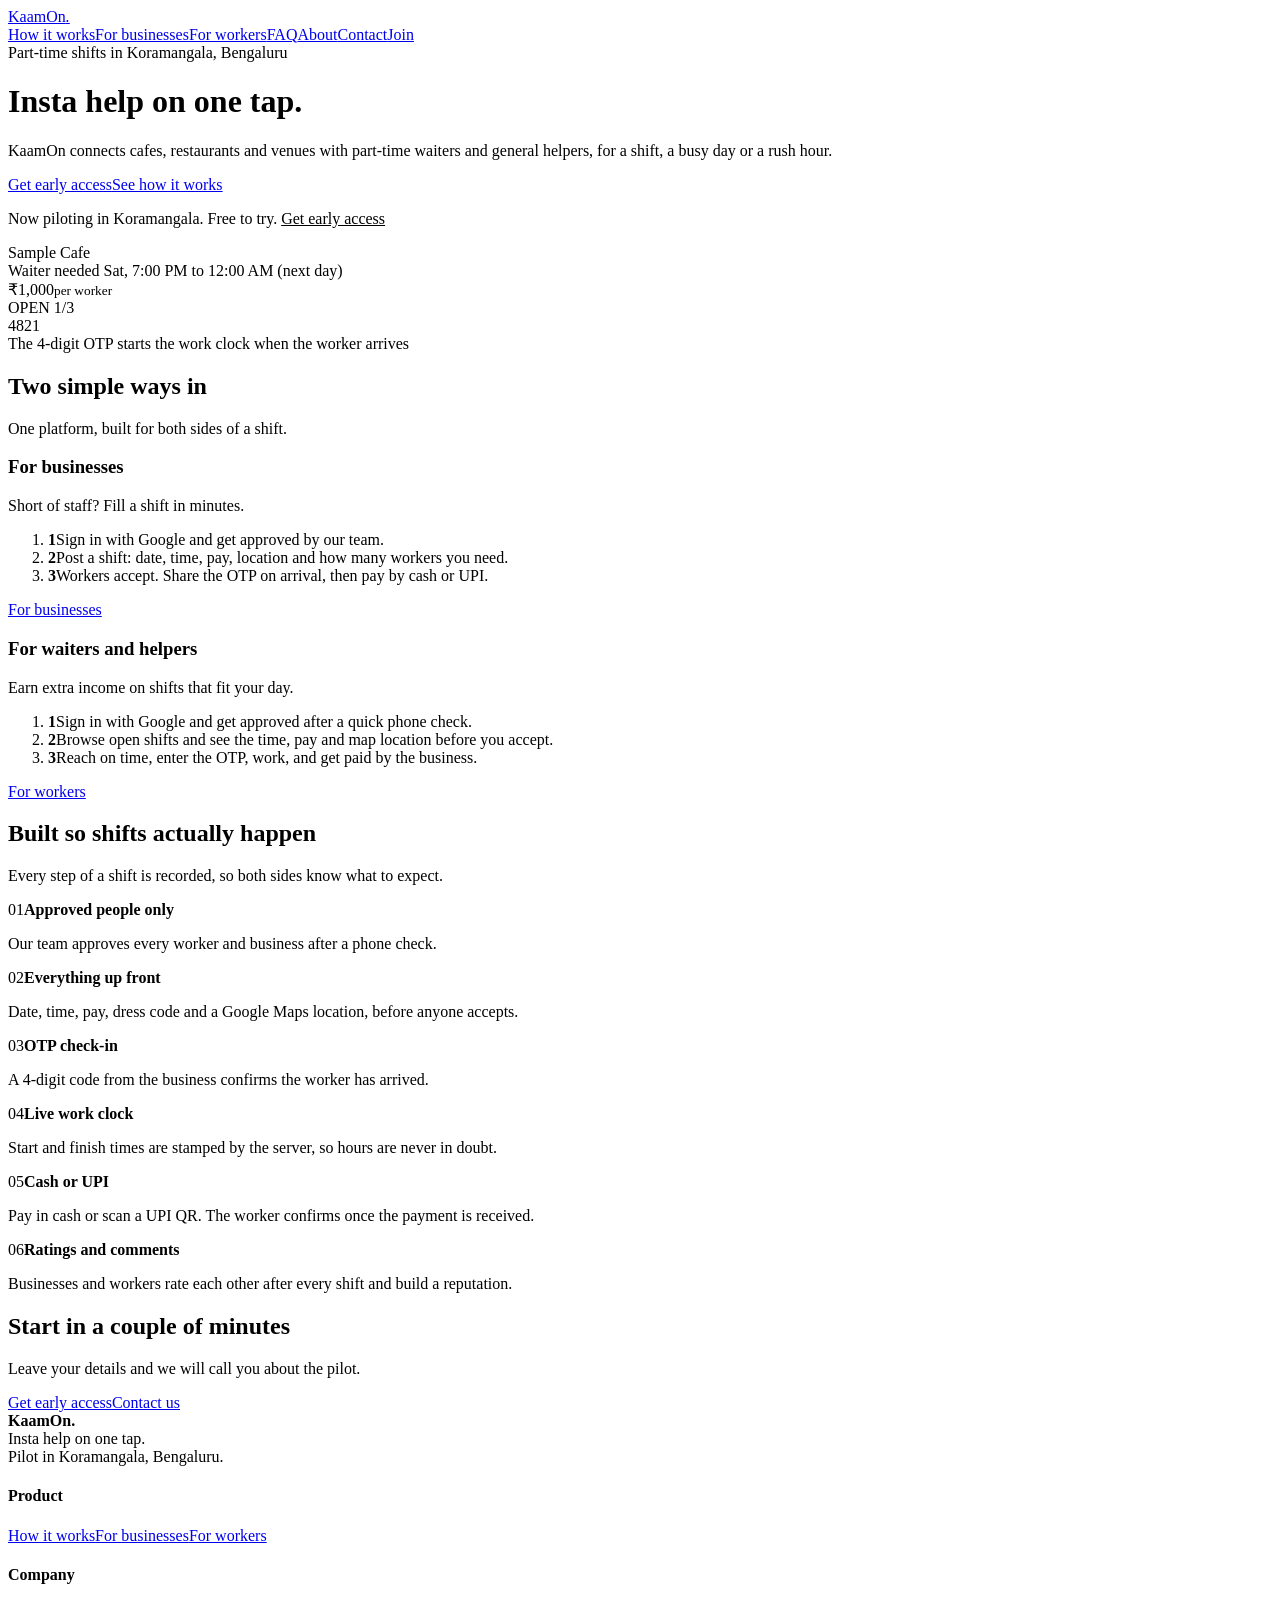
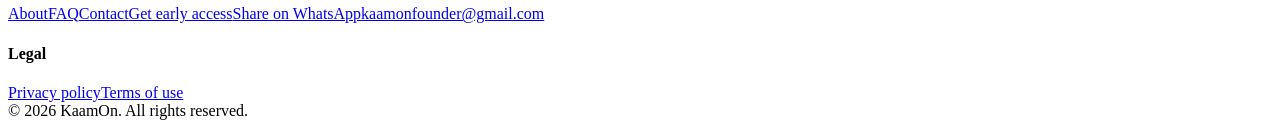
==== index.html @ dfebc7c7 "Add files via upload" ====
<!DOCTYPE html>
<html lang="en"><head><meta charset="utf-8"><meta name="viewport" content="width=device-width, initial-scale=1">
<title>KaamOn: Insta help on one tap</title>
<meta name="description" content="KaamOn connects cafes, restaurants and venues in Koramangala, Bengaluru with part-time waiters and general helpers.">
<meta property="og:title" content="KaamOn: Insta help on one tap"><meta property="og:description" content="KaamOn connects cafes, restaurants and venues in Koramangala, Bengaluru with part-time waiters and general helpers."><meta property="og:type" content="website"><meta property="og:image" content="https://kaamontech-code.github.io/Kaamon-web/og-image.png"><meta name="twitter:card" content="summary_large_image"><meta property="og:url" content="https://kaamontech-code.github.io/Kaamon-web/index.html">
<link rel="canonical" href="https://kaamontech-code.github.io/Kaamon-web/index.html"><meta name="theme-color" content="#B8432A"><link rel="icon" href="icon-192.png">
<link href="https://fonts.googleapis.com/css2?family=IBM+Plex+Sans:wght@400;500;600&family=IBM+Plex+Mono:wght@600&display=swap" rel="stylesheet">
<link rel="stylesheet" href="style.css">
</head><body><div class="wrap">
<header><a class="logo" href="./">KaamOn<i>.</i></a><nav aria-label="Main"><a href="how-it-works.html">How it works</a><a href="for-businesses.html">For businesses</a><a href="for-workers.html">For workers</a><a href="faq.html">FAQ</a><a href="about.html">About</a><a href="contact.html">Contact</a><a href="join.html">Join</a></nav></header>
<main>
<div class="hero">
 <div>
  <div class="eyebrow">Part-time shifts in Koramangala, Bengaluru</div>
  <h1>Insta help on one tap.</h1>
  <p class="lead">KaamOn connects cafes, restaurants and venues with part-time waiters and general helpers, for a shift, a busy day or a rush hour.</p>
  <div class="cta"><a class="btn dark" href="join.html">Get early access</a><a class="btn red" href="how-it-works.html">See how it works</a></div>
  <p class="note">Now piloting in Koramangala. Free to try. <a href="join.html" style="color:var(--brick)">Get early access</a></p>
 </div>
 <div class="ticket" aria-label="Sample shift">
  <div class="tk"><div><div class="venue">Sample Cafe</div><div class="meta">Waiter needed Sat, 7:00 PM to 12:00 AM (next day)</div></div><div class="amt">₹1,000<small>per worker</small></div></div>
  <span class="tag">OPEN 1/3</span>
  <div class="perf"></div>
  <div class="otp">4821</div>
  <div class="cap">The 4-digit OTP starts the work clock when the worker arrives</div>
 </div>
</div>

<section id="how">
 <h2>Two simple ways in</h2>
 <p class="sub">One platform, built for both sides of a shift.</p>
 <div class="two">
  <div class="panel hire">
   <h3>For businesses</h3><p class="mut">Short of staff? Fill a shift in minutes.</p>
   <ol class="steps">
    <li><b>1</b><span>Sign in with Google and get approved by our team.</span></li>
    <li><b>2</b><span>Post a shift: date, time, pay, location and how many workers you need.</span></li>
    <li><b>3</b><span>Workers accept. Share the OTP on arrival, then pay by cash or UPI.</span></li>
   </ol>
   <a class="btn red" href="for-businesses.html">For businesses</a>
  </div>
  <div class="panel">
   <h3>For waiters and helpers</h3><p class="mut">Earn extra income on shifts that fit your day.</p>
   <ol class="steps">
    <li><b>1</b><span>Sign in with Google and get approved after a quick phone check.</span></li>
    <li><b>2</b><span>Browse open shifts and see the time, pay and map location before you accept.</span></li>
    <li><b>3</b><span>Reach on time, enter the OTP, work, and get paid by the business.</span></li>
   </ol>
   <a class="btn dark" href="for-workers.html">For workers</a>
  </div>
 </div>
</section>

<section id="why">
 <h2>Built so shifts actually happen</h2>
 <p class="sub">Every step of a shift is recorded, so both sides know what to expect.</p>
 <div class="feat">
  <div><span>01</span><b>Approved people only</b><p>Our team approves every worker and business after a phone check.</p></div>
  <div><span>02</span><b>Everything up front</b><p>Date, time, pay, dress code and a Google Maps location, before anyone accepts.</p></div>
  <div><span>03</span><b>OTP check-in</b><p>A 4-digit code from the business confirms the worker has arrived.</p></div>
  <div><span>04</span><b>Live work clock</b><p>Start and finish times are stamped by the server, so hours are never in doubt.</p></div>
  <div><span>05</span><b>Cash or UPI</b><p>Pay in cash or scan a UPI QR. The worker confirms once the payment is received.</p></div>
  <div><span>06</span><b>Ratings and comments</b><p>Businesses and workers rate each other after every shift and build a reputation.</p></div>
 </div>
</section>

<div class="band">
 <h2>Start in a couple of minutes</h2>
 <p>Leave your details and we will call you about the pilot.</p>
 <div class="cta"><a class="btn dark" href="join.html">Get early access</a><a class="btn light" href="contact.html">Contact us</a></div>
</div>
</main>
<footer><div class="fbrand"><b>KaamOn<span style="color:var(--turm)">.</span></b><br>Insta help on one tap.<br>Pilot in Koramangala, Bengaluru.</div>
<div class="fgrid"><div><h4>Product</h4><a href="how-it-works.html">How it works</a><a href="for-businesses.html">For businesses</a><a href="for-workers.html">For workers</a></div>
<div><h4>Company</h4><a href="about.html">About</a><a href="faq.html">FAQ</a><a href="contact.html">Contact</a><a href="join.html">Get early access</a><a href="https://wa.me/?text=KaamOn%3A%20insta%20help%20on%20one%20tap.%20Part-time%20waiters%20and%20helpers%20in%20Koramangala%2C%20Bengaluru.%20https%3A%2F%2Fkaamontech-code.github.io%2FKaamon-web%2F" target="_blank" rel="noopener">Share on WhatsApp</a><a href="mailto:kaamonfounder@gmail.com">kaamonfounder@gmail.com</a></div>
<div><h4>Legal</h4><a href="privacy.html">Privacy policy</a><a href="terms.html">Terms of use</a></div></div>
<div class="fcopy">&copy; 2026 KaamOn. All rights reserved.</div></footer>
</div></body></html>
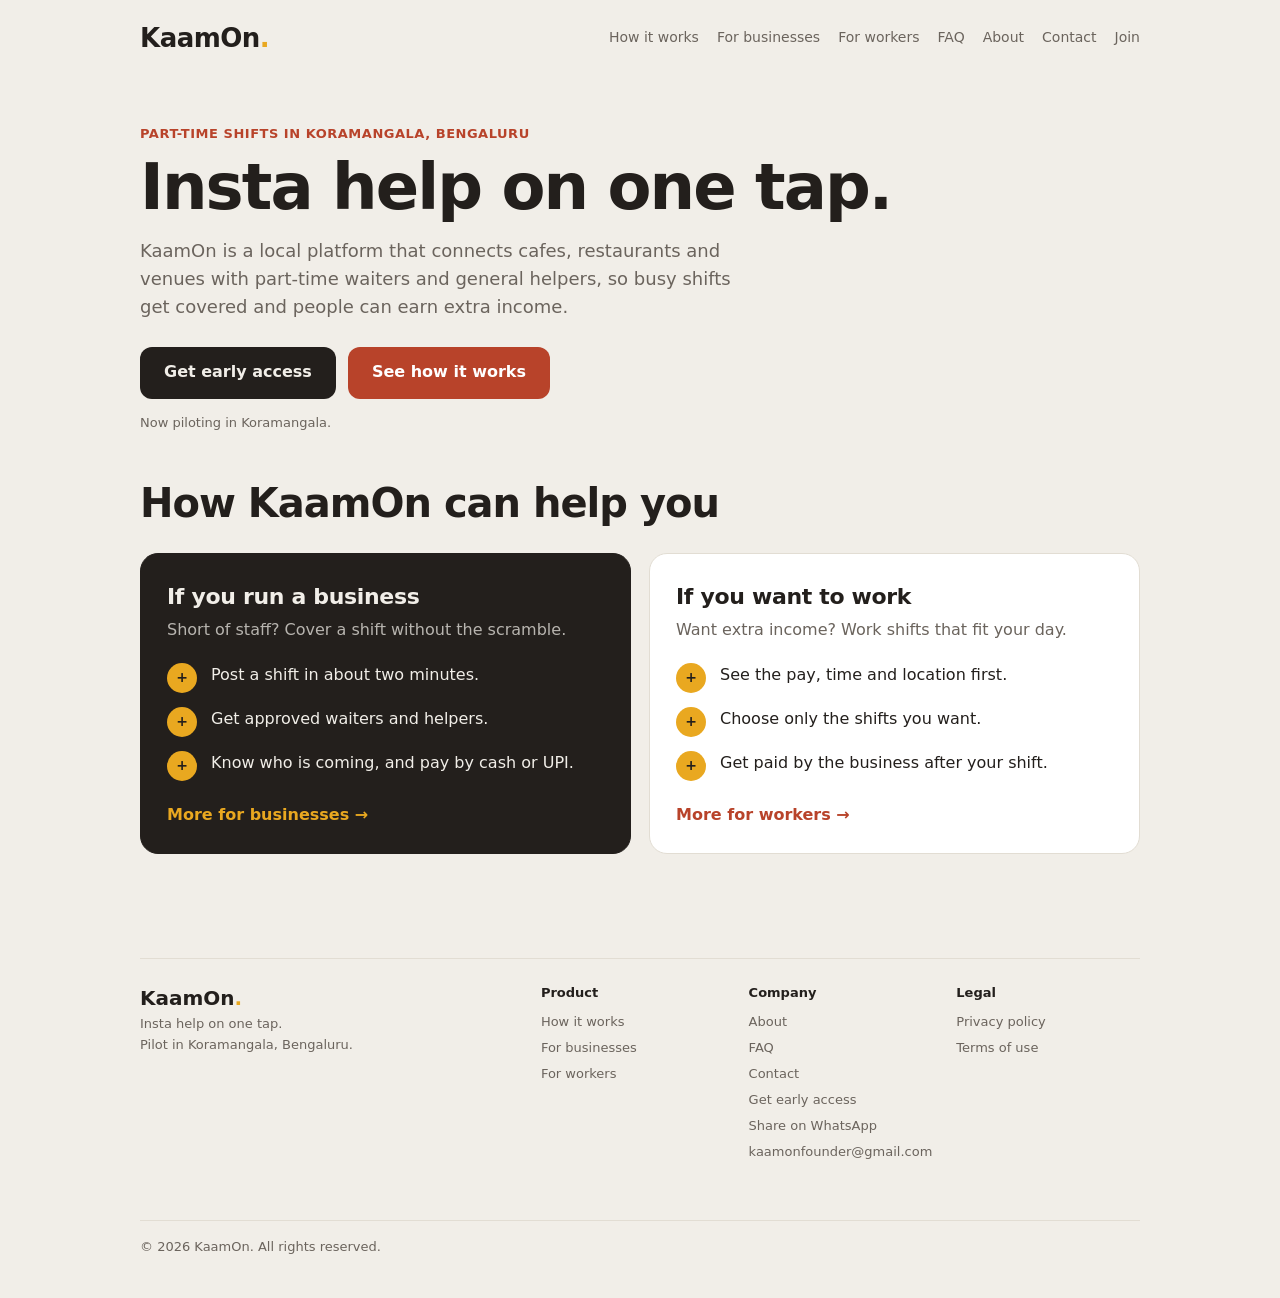
==== commit ec6598e1: "Add files via upload" ====
--- a/index.html
+++ b/index.html
@@ -8,68 +8,39 @@
 <link rel="stylesheet" href="style.css">
 </head><body><div class="wrap">
 <header><a class="logo" href="./">KaamOn<i>.</i></a><nav aria-label="Main"><a href="how-it-works.html">How it works</a><a href="for-businesses.html">For businesses</a><a href="for-workers.html">For workers</a><a href="faq.html">FAQ</a><a href="about.html">About</a><a href="contact.html">Contact</a><a href="join.html">Join</a></nav></header>
-<main>
-<div class="hero">
+<main><div class="hero" style="grid-template-columns:1fr;padding-bottom:40px">
  <div>
   <div class="eyebrow">Part-time shifts in Koramangala, Bengaluru</div>
   <h1>Insta help on one tap.</h1>
-  <p class="lead">KaamOn connects cafes, restaurants and venues with part-time waiters and general helpers, for a shift, a busy day or a rush hour.</p>
+  <p class="lead">KaamOn is a local platform that connects cafes, restaurants and venues with part-time waiters and general helpers, so busy shifts get covered and people can earn extra income.</p>
   <div class="cta"><a class="btn dark" href="join.html">Get early access</a><a class="btn red" href="how-it-works.html">See how it works</a></div>
-  <p class="note">Now piloting in Koramangala. Free to try. <a href="join.html" style="color:var(--brick)">Get early access</a></p>
- </div>
- <div class="ticket" aria-label="Sample shift">
-  <div class="tk"><div><div class="venue">Sample Cafe</div><div class="meta">Waiter needed Sat, 7:00 PM to 12:00 AM (next day)</div></div><div class="amt">₹1,000<small>per worker</small></div></div>
-  <span class="tag">OPEN 1/3</span>
-  <div class="perf"></div>
-  <div class="otp">4821</div>
-  <div class="cap">The 4-digit OTP starts the work clock when the worker arrives</div>
+  <p class="note">Now piloting in Koramangala.</p>
  </div>
 </div>
-
-<section id="how">
- <h2>Two simple ways in</h2>
- <p class="sub">One platform, built for both sides of a shift.</p>
+<section style="padding-top:8px">
+ <h2>How KaamOn can help you</h2>
  <div class="two">
   <div class="panel hire">
-   <h3>For businesses</h3><p class="mut">Short of staff? Fill a shift in minutes.</p>
-   <ol class="steps">
-    <li><b>1</b><span>Sign in with Google and get approved by our team.</span></li>
-    <li><b>2</b><span>Post a shift: date, time, pay, location and how many workers you need.</span></li>
-    <li><b>3</b><span>Workers accept. Share the OTP on arrival, then pay by cash or UPI.</span></li>
-   </ol>
-   <a class="btn red" href="for-businesses.html">For businesses</a>
+   <h3>If you run a business</h3><p class="mut">Short of staff? Cover a shift without the scramble.</p>
+   <ul class="steps">
+    <li><b>+</b><span>Post a shift in about two minutes.</span></li>
+    <li><b>+</b><span>Get approved waiters and helpers.</span></li>
+    <li><b>+</b><span>Know who is coming, and pay by cash or UPI.</span></li>
+   </ul>
+   <a class="more" href="for-businesses.html">More for businesses &rarr;</a>
   </div>
   <div class="panel">
-   <h3>For waiters and helpers</h3><p class="mut">Earn extra income on shifts that fit your day.</p>
-   <ol class="steps">
-    <li><b>1</b><span>Sign in with Google and get approved after a quick phone check.</span></li>
-    <li><b>2</b><span>Browse open shifts and see the time, pay and map location before you accept.</span></li>
-    <li><b>3</b><span>Reach on time, enter the OTP, work, and get paid by the business.</span></li>
-   </ol>
-   <a class="btn dark" href="for-workers.html">For workers</a>
+   <h3>If you want to work</h3><p class="mut">Want extra income? Work shifts that fit your day.</p>
+   <ul class="steps">
+    <li><b>+</b><span>See the pay, time and location first.</span></li>
+    <li><b>+</b><span>Choose only the shifts you want.</span></li>
+    <li><b>+</b><span>Get paid by the business after your shift.</span></li>
+   </ul>
+   <a class="more" href="for-workers.html">More for workers &rarr;</a>
   </div>
  </div>
 </section>
-
-<section id="why">
- <h2>Built so shifts actually happen</h2>
- <p class="sub">Every step of a shift is recorded, so both sides know what to expect.</p>
- <div class="feat">
-  <div><span>01</span><b>Approved people only</b><p>Our team approves every worker and business after a phone check.</p></div>
-  <div><span>02</span><b>Everything up front</b><p>Date, time, pay, dress code and a Google Maps location, before anyone accepts.</p></div>
-  <div><span>03</span><b>OTP check-in</b><p>A 4-digit code from the business confirms the worker has arrived.</p></div>
-  <div><span>04</span><b>Live work clock</b><p>Start and finish times are stamped by the server, so hours are never in doubt.</p></div>
-  <div><span>05</span><b>Cash or UPI</b><p>Pay in cash or scan a UPI QR. The worker confirms once the payment is received.</p></div>
-  <div><span>06</span><b>Ratings and comments</b><p>Businesses and workers rate each other after every shift and build a reputation.</p></div>
- </div>
-</section>
-
-<div class="band">
- <h2>Start in a couple of minutes</h2>
- <p>Leave your details and we will call you about the pilot.</p>
- <div class="cta"><a class="btn dark" href="join.html">Get early access</a><a class="btn light" href="contact.html">Contact us</a></div>
-</div>
-</main>
+<div style="height:40px"></div></main>
 <footer><div class="fbrand"><b>KaamOn<span style="color:var(--turm)">.</span></b><br>Insta help on one tap.<br>Pilot in Koramangala, Bengaluru.</div>
 <div class="fgrid"><div><h4>Product</h4><a href="how-it-works.html">How it works</a><a href="for-businesses.html">For businesses</a><a href="for-workers.html">For workers</a></div>
 <div><h4>Company</h4><a href="about.html">About</a><a href="faq.html">FAQ</a><a href="contact.html">Contact</a><a href="join.html">Get early access</a><a href="https://wa.me/?text=KaamOn%3A%20insta%20help%20on%20one%20tap.%20Part-time%20waiters%20and%20helpers%20in%20Koramangala%2C%20Bengaluru.%20https%3A%2F%2Fkaamontech-code.github.io%2FKaamon-web%2F" target="_blank" rel="noopener">Share on WhatsApp</a><a href="mailto:kaamonfounder@gmail.com">kaamonfounder@gmail.com</a></div>
--- a/style.css
+++ b/style.css
@@ -0,0 +1,93 @@
+
+:root{--bg:#F1EEE8;--card:#fff;--ink:#231F1C;--mut:#6B645D;--brick:#B8432A;--brick2:#962F1A;--onb:#fff;--turm:#E9A820;--line:#E2DDD3;--sans:"IBM Plex Sans",system-ui,-apple-system,"Segoe UI",sans-serif;--mono:"IBM Plex Mono",ui-monospace,Menlo,monospace}
+@media (prefers-color-scheme:dark){:root{--bg:#171412;--card:#221D1A;--ink:#F3EDE3;--mut:#A59B8F;--brick:#E2694B;--brick2:#C9553A;--onb:#1B0F0B;--turm:#EDB43D;--line:#3A322C}}
+*{box-sizing:border-box;margin:0;padding:0}
+html{scroll-behavior:smooth}
+body{background:var(--bg);color:var(--ink);font:16px/1.55 var(--sans);-webkit-text-size-adjust:100%}
+a{color:inherit}
+:focus-visible{outline:3px solid var(--turm);outline-offset:3px}
+.wrap{max-width:1040px;margin:0 auto;padding:0 20px}
+header{display:flex;justify-content:space-between;align-items:center;padding:18px 0}
+.logo{font-size:26px;font-weight:600;letter-spacing:-.02em;text-decoration:none}.logo i{color:var(--turm);font-style:normal}
+nav{display:flex;gap:18px;font-size:14px;font-weight:500}nav a{text-decoration:none;color:var(--mut)}nav a:hover{color:var(--ink)}
+.hero{display:grid;gap:36px;padding:28px 0 56px;align-items:center}
+.eyebrow{font-size:13px;font-weight:600;color:var(--brick);letter-spacing:.04em;text-transform:uppercase}
+h1{font-size:clamp(38px,8vw,64px);line-height:1.04;letter-spacing:-.03em;font-weight:600;margin:10px 0 16px}
+.lead{font-size:18px;color:var(--mut);max-width:34em}
+.cta{display:flex;flex-wrap:wrap;gap:12px;margin-top:26px}
+.btn{display:inline-flex;align-items:center;justify-content:center;height:52px;padding:0 24px;border-radius:12px;font-weight:600;font-size:16px;text-decoration:none;transition:background .15s,transform .08s}
+.btn:active{transform:scale(.98)}
+.btn.dark{background:var(--ink);color:var(--bg)}
+.btn.red{background:var(--brick);color:var(--onb)}.btn.red:hover{background:var(--brick2)}
+.note{font-size:13px;color:var(--mut);margin-top:14px}
+/* ticket */
+.ticket{background:var(--card);border:1px solid var(--line);border-radius:18px;padding:20px 20px 18px;max-width:420px;width:100%;justify-self:center;position:relative;transform:rotate(1.2deg)}
+.tk{display:flex;justify-content:space-between;gap:12px}
+.venue{font-size:18px;font-weight:600;letter-spacing:-.01em}.meta{font-size:13px;color:var(--mut);margin-top:2px}
+.amt{font:600 24px/1.1 var(--mono);text-align:right;white-space:nowrap}.amt small{display:block;font:400 11px var(--sans);color:var(--mut);margin-top:3px}
+.tag{display:inline-block;font-size:12px;font-weight:600;padding:2px 10px;border-radius:99px;margin-top:10px;background:var(--turm);color:#231F1C}
+.perf{position:relative;height:0;border-top:2px dashed var(--line);margin:16px -20px 14px}
+.perf:before,.perf:after{content:"";position:absolute;top:-11px;width:20px;height:20px;border-radius:50%;background:var(--bg)}
+.perf:before{left:-10px}.perf:after{right:-10px}
+.otp{font:600 30px/1 var(--mono);letter-spacing:.3em;color:var(--brick);text-align:center;padding:12px 0 12px .3em;border:2px dashed var(--line);border-radius:12px}
+.cap{font-size:12px;color:var(--mut);text-align:center;margin-top:8px}
+/* sections */
+section{padding:48px 0}
+h2{font-size:clamp(28px,5vw,40px);letter-spacing:-.025em;line-height:1.1;font-weight:600;margin-bottom:10px}
+.sub{color:var(--mut);max-width:36em}
+.two{display:grid;gap:18px;margin-top:28px}
+.panel{background:var(--card);border:1px solid var(--line);border-radius:18px;padding:26px}
+.panel.hire{background:var(--ink);color:var(--bg);border-color:var(--ink)}
+.panel.hire .mut{color:var(--bg);opacity:.72}
+.panel h3{font-size:22px;letter-spacing:-.015em;margin-bottom:4px}
+.mut{color:var(--mut)}
+.steps{list-style:none;margin:20px 0 22px}
+.steps li{display:flex;gap:14px;margin-bottom:14px}
+.steps b{flex:none;width:30px;height:30px;border-radius:50%;background:var(--turm);color:#231F1C;font-size:14px;display:flex;align-items:center;justify-content:center}
+.feat{display:grid;gap:0;margin-top:26px}
+.feat div{display:grid;grid-template-columns:44px 1fr;gap:6px 12px;padding:18px 0;border-top:1px solid var(--line)}
+.feat span{font:600 14px var(--mono);color:var(--brick);padding-top:2px}
+.feat b{font-size:18px;letter-spacing:-.01em}.feat p{grid-column:2;color:var(--mut);font-size:15px}
+.band{background:var(--brick);color:var(--onb);border-radius:22px;padding:34px 26px;text-align:center;margin:20px 0 56px}
+.band h2{margin-bottom:8px}.band p{opacity:.9;margin-bottom:22px}
+.band .cta{justify-content:center;margin-top:0}
+.band .btn.dark{background:#231F1C;color:#fff}.band .btn.light{background:#fff;color:#231F1C}
+footer{border-top:1px solid var(--line);padding:24px 0 40px;font-size:13px;color:var(--mut);display:flex;flex-wrap:wrap;gap:8px 24px;justify-content:space-between}
+footer a{text-underline-offset:3px}
+@media (min-width:820px){
+ .hero{grid-template-columns:1.15fr .85fr;padding:48px 0 72px}
+ .two{grid-template-columns:1fr 1fr}
+ .feat{grid-template-columns:1fr 1fr;column-gap:48px}
+ section{padding:64px 0}
+}
+@media (prefers-reduced-motion:reduce){*{transition:none!important;scroll-behavior:auto!important}}
+
+.more{display:inline-block;font-weight:600;color:var(--brick);text-decoration:none}
+.panel.hire .more{color:var(--turm)}
+.more:hover{text-decoration:underline}
+label{display:block;font-size:13px;color:var(--mut);font-weight:500;margin:14px 0 4px}
+input,select{width:100%;height:48px;padding:0 12px;border:1.5px solid var(--line);border-radius:10px;background:var(--bg);color:var(--ink);font:inherit;font-size:16px}
+input:focus,select:focus{outline:none;border-color:var(--brick)}
+.ok{color:var(--ink)}.bad{color:var(--brick)}
+header{flex-wrap:wrap;gap:6px 24px}
+nav{overflow-x:auto;white-space:nowrap;max-width:100%;padding:4px 0}
+nav a[aria-current]{color:var(--ink);box-shadow:inset 0 -2px var(--brick)}
+.phead{padding:28px 0 8px}.phead h1{font-size:clamp(34px,6.5vw,54px)}
+.prose{max-width:42em}.prose h2{font-size:22px;margin:30px 0 8px}.prose p,.prose li{color:var(--mut);margin-bottom:10px}.prose ul{padding-left:20px}
+.prose a,.faq a{color:var(--brick)}
+.faq{margin-top:20px;max-width:46em}
+details{border-top:1px solid var(--line);padding:16px 0}details:last-of-type{border-bottom:1px solid var(--line)}
+summary{font-weight:600;cursor:pointer;list-style:none;display:flex;justify-content:space-between;gap:12px}
+summary::-webkit-details-marker{display:none}summary::after{content:"+";color:var(--brick);font-size:20px;line-height:1}
+details[open] summary::after{content:"\2013"}
+details p{color:var(--mut);margin-top:8px}
+.timeline{list-style:none;counter-reset:s;margin-top:22px;max-width:46em}
+.timeline li{counter-increment:s;display:grid;grid-template-columns:44px 1fr;gap:4px 14px;padding:18px 0;border-top:1px solid var(--line)}
+.timeline li::before{content:counter(s,decimal-leading-zero);font:600 14px var(--mono);color:var(--brick);padding-top:4px}
+.timeline b{font-size:18px;letter-spacing:-.01em}.timeline p{grid-column:2;color:var(--mut);font-size:15px}
+.who{font-size:12px;font-weight:600;padding:1px 9px;border-radius:99px;border:1px solid var(--line);margin-left:8px;color:var(--mut);vertical-align:2px}
+.fgrid{display:grid;grid-template-columns:repeat(2,1fr);gap:24px;width:100%}
+.fgrid h4{font-size:13px;color:var(--ink);margin-bottom:8px}.fgrid a{display:block;text-decoration:none;margin-bottom:6px}.fgrid a:hover{color:var(--ink)}
+footer{display:block}.fbrand{margin-bottom:22px}.fbrand b{font-size:20px;color:var(--ink)}.fcopy{margin-top:22px;padding-top:16px;border-top:1px solid var(--line)}
+.cbox{display:flex;flex-wrap:wrap;gap:12px;margin-top:22px}
+@media (min-width:820px){.fgrid{grid-template-columns:repeat(3,1fr);max-width:620px}footer{display:grid;grid-template-columns:1fr auto;gap:30px}.fcopy{grid-column:1/-1}}
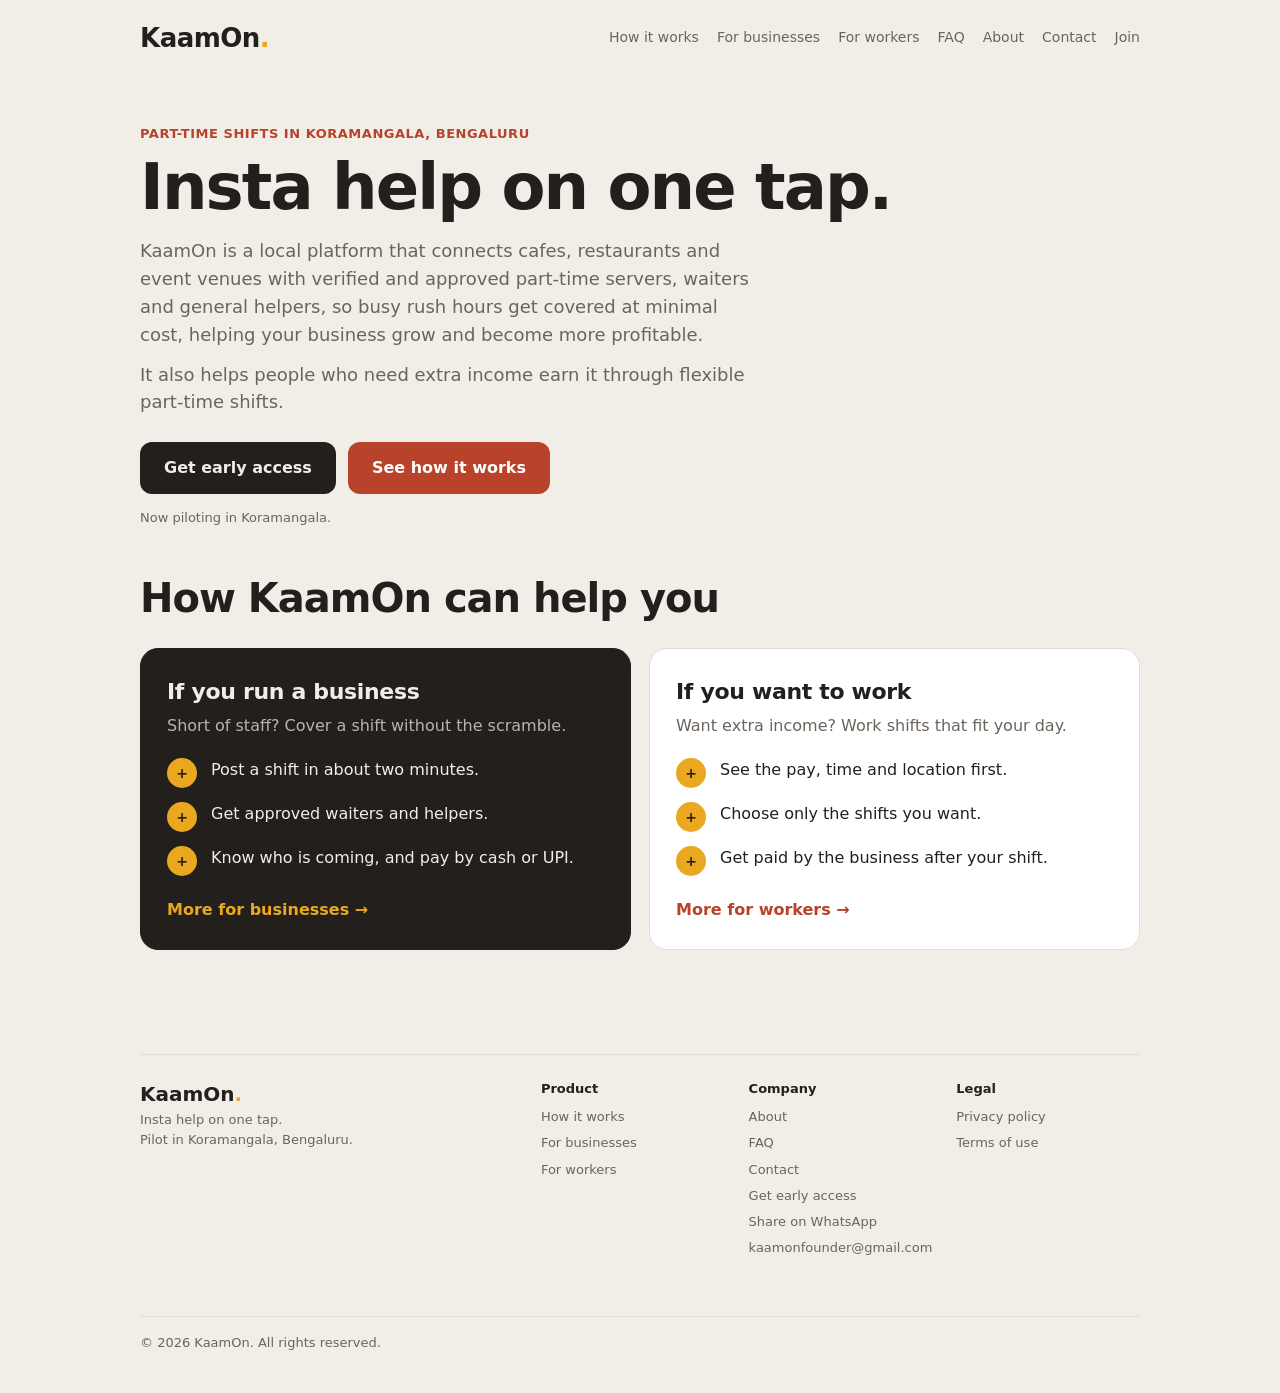
==== commit 1dc846bc: "Add files via upload" ====
--- a/index.html
+++ b/index.html
@@ -12,7 +12,8 @@
  <div>
   <div class="eyebrow">Part-time shifts in Koramangala, Bengaluru</div>
   <h1>Insta help on one tap.</h1>
-  <p class="lead">KaamOn is a local platform that connects cafes, restaurants and venues with part-time waiters and general helpers, so busy shifts get covered and people can earn extra income.</p>
+  <p class="lead">KaamOn is a local platform that connects cafes, restaurants and event venues with verified and approved part-time servers, waiters and general helpers, so busy rush hours get covered at minimal cost, helping your business grow and become more profitable.</p>
+  <p class="lead" style="margin-top:12px">It also helps people who need extra income earn it through flexible part-time shifts.</p>
   <div class="cta"><a class="btn dark" href="join.html">Get early access</a><a class="btn red" href="how-it-works.html">See how it works</a></div>
   <p class="note">Now piloting in Koramangala.</p>
  </div>
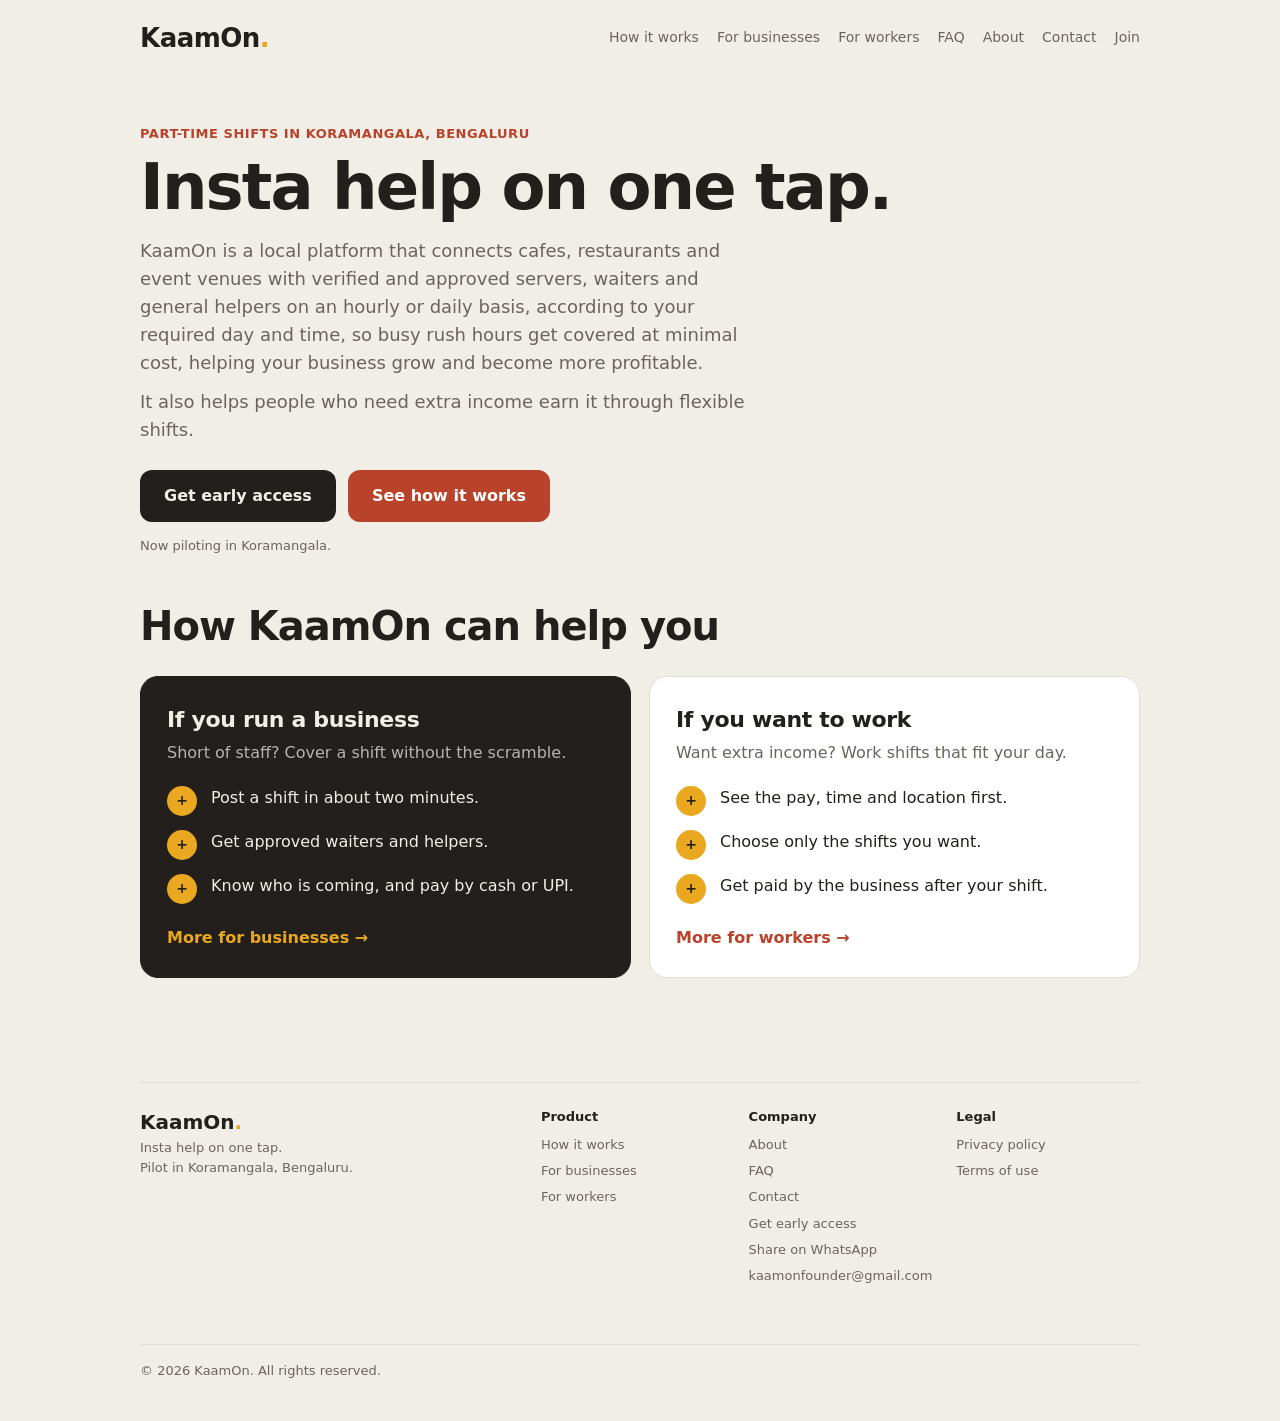
==== commit 7ba3b0e9: "Add files via upload" ====
--- a/index.html
+++ b/index.html
@@ -12,8 +12,8 @@
  <div>
   <div class="eyebrow">Part-time shifts in Koramangala, Bengaluru</div>
   <h1>Insta help on one tap.</h1>
-  <p class="lead">KaamOn is a local platform that connects cafes, restaurants and event venues with verified and approved part-time servers, waiters and general helpers, so busy rush hours get covered at minimal cost, helping your business grow and become more profitable.</p>
-  <p class="lead" style="margin-top:12px">It also helps people who need extra income earn it through flexible part-time shifts.</p>
+  <p class="lead">KaamOn is a local platform that connects cafes, restaurants and event venues with verified and approved servers, waiters and general helpers on an hourly or daily basis, according to your required day and time, so busy rush hours get covered at minimal cost, helping your business grow and become more profitable.</p>
+  <p class="lead" style="margin-top:12px">It also helps people who need extra income earn it through flexible shifts.</p>
   <div class="cta"><a class="btn dark" href="join.html">Get early access</a><a class="btn red" href="how-it-works.html">See how it works</a></div>
   <p class="note">Now piloting in Koramangala.</p>
  </div>
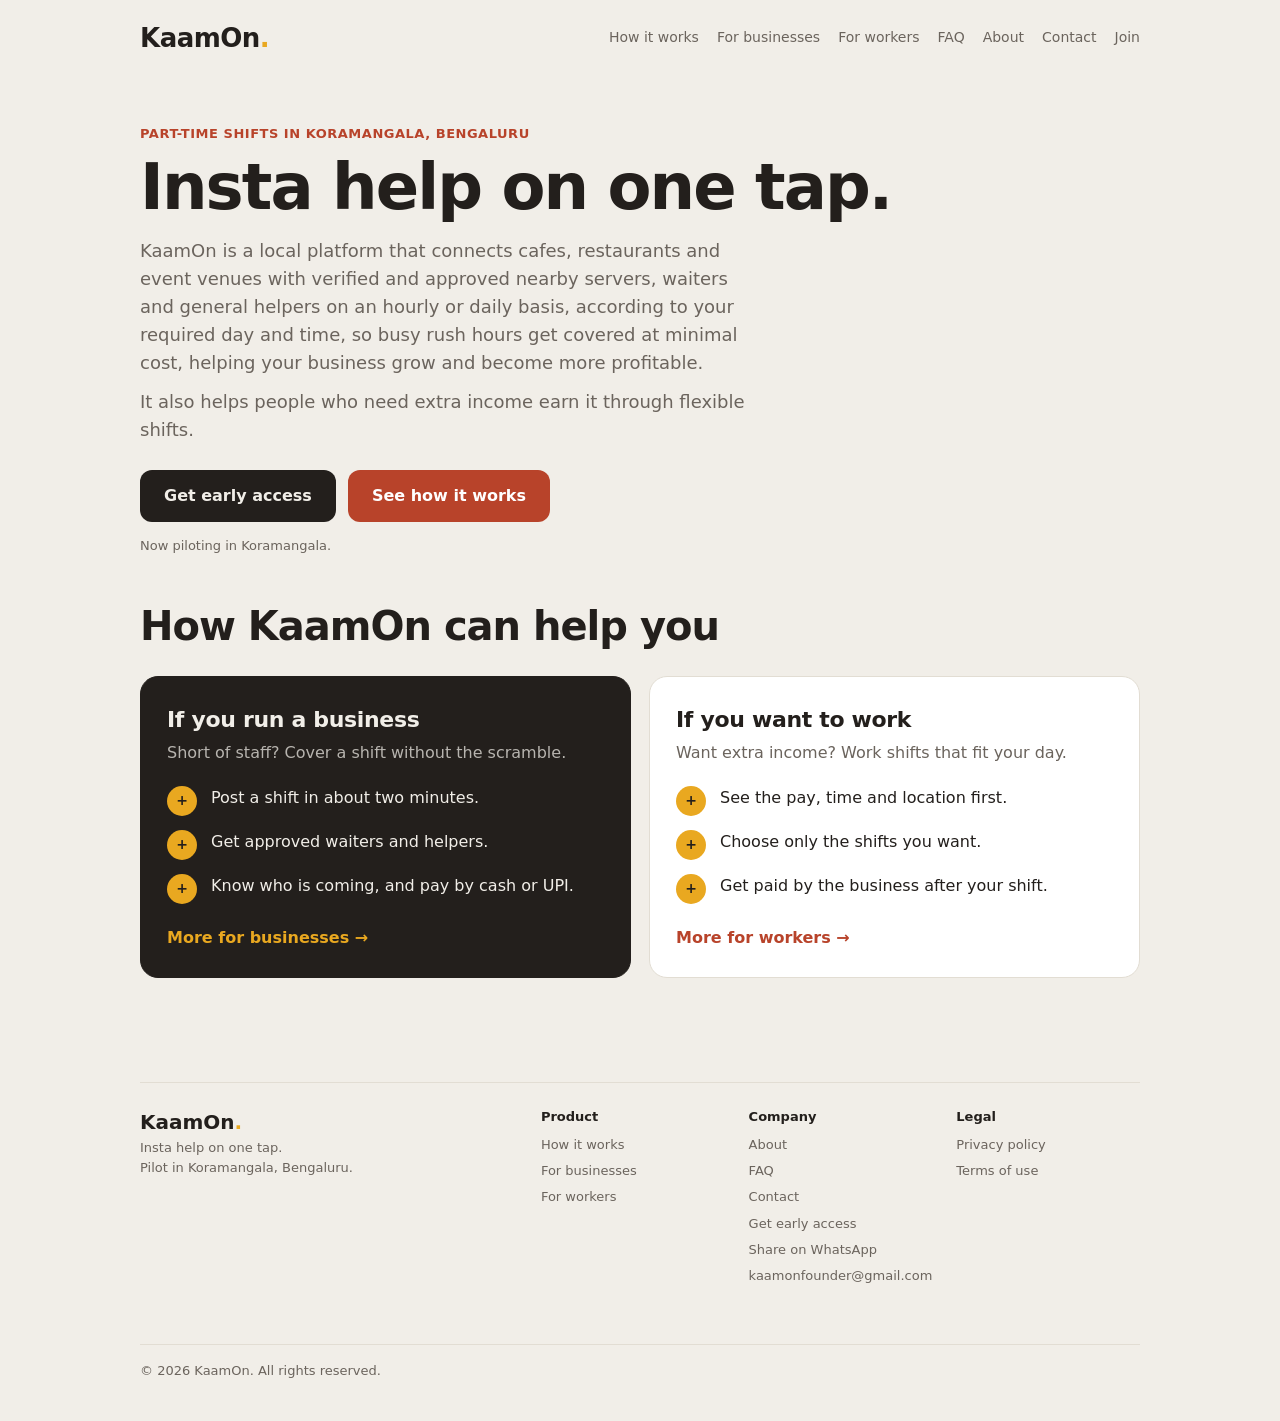
==== commit 05a531a8: "Add files via upload" ====
--- a/index.html
+++ b/index.html
@@ -12,7 +12,7 @@
  <div>
   <div class="eyebrow">Part-time shifts in Koramangala, Bengaluru</div>
   <h1>Insta help on one tap.</h1>
-  <p class="lead">KaamOn is a local platform that connects cafes, restaurants and event venues with verified and approved servers, waiters and general helpers on an hourly or daily basis, according to your required day and time, so busy rush hours get covered at minimal cost, helping your business grow and become more profitable.</p>
+  <p class="lead">KaamOn is a local platform that connects cafes, restaurants and event venues with verified and approved nearby servers, waiters and general helpers on an hourly or daily basis, according to your required day and time, so busy rush hours get covered at minimal cost, helping your business grow and become more profitable.</p>
   <p class="lead" style="margin-top:12px">It also helps people who need extra income earn it through flexible shifts.</p>
   <div class="cta"><a class="btn dark" href="join.html">Get early access</a><a class="btn red" href="how-it-works.html">See how it works</a></div>
   <p class="note">Now piloting in Koramangala.</p>
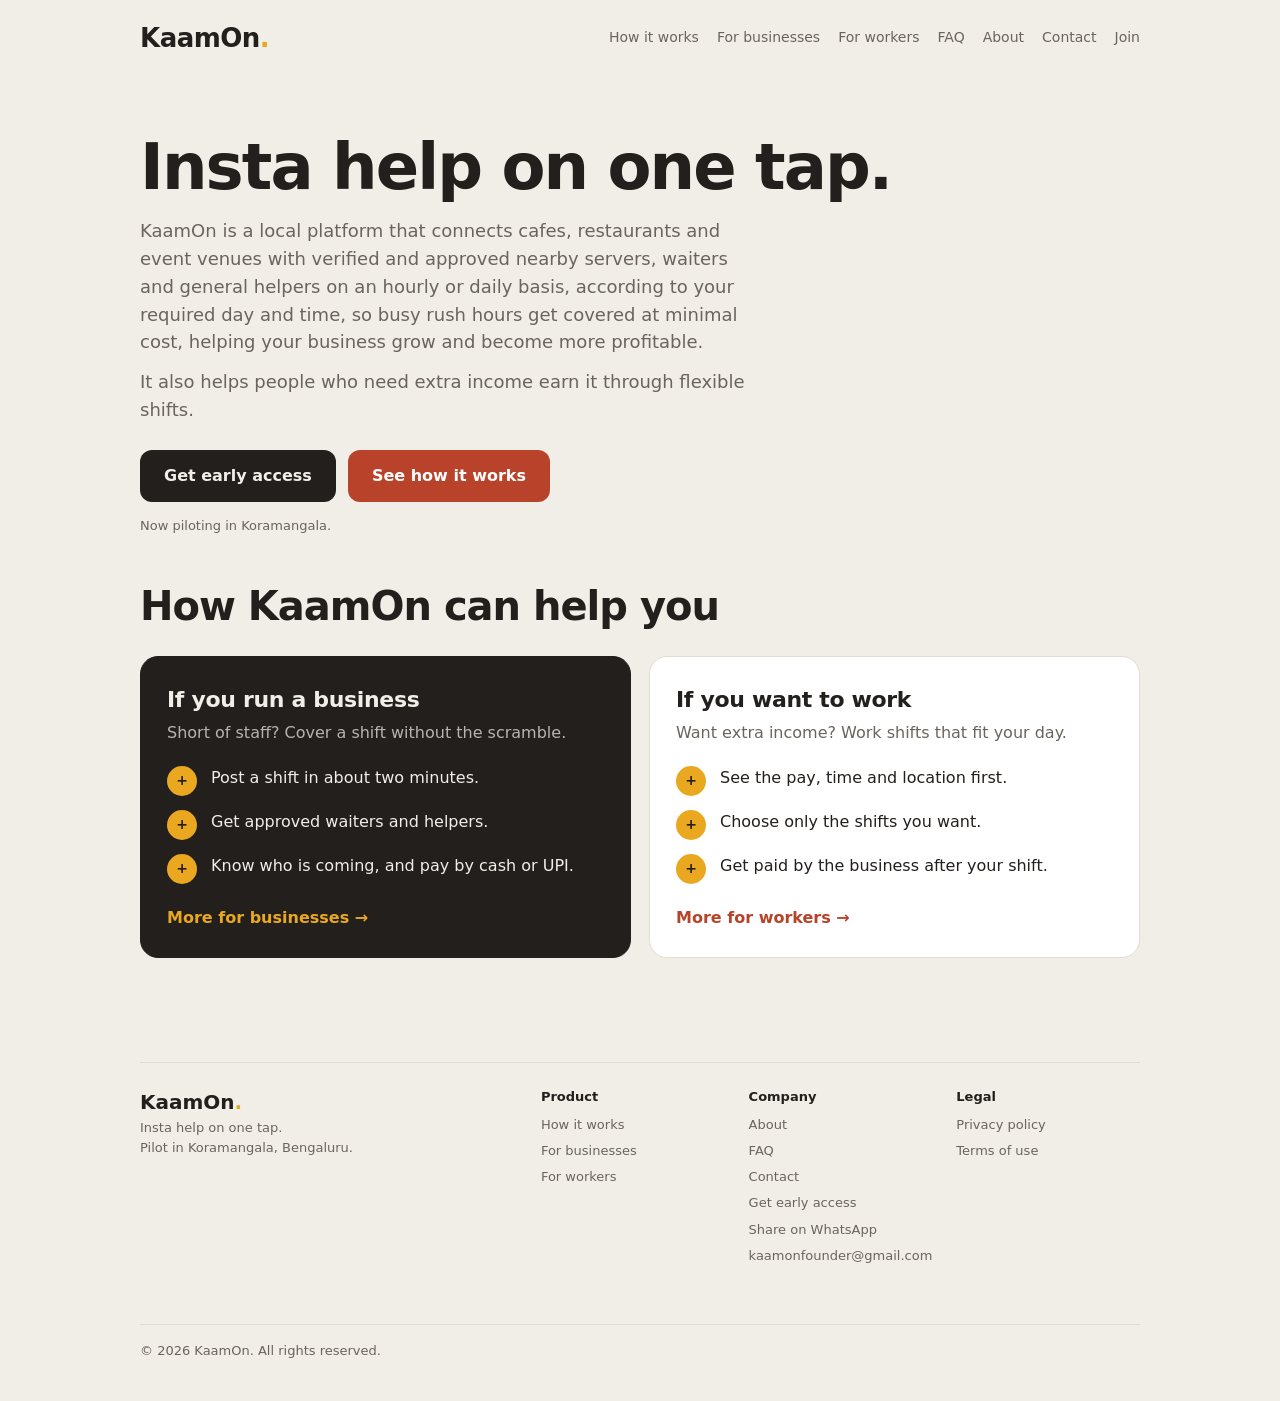
==== commit add97680: "Add files via upload" ====
--- a/index.html
+++ b/index.html
@@ -10,7 +10,6 @@
 <header><a class="logo" href="./">KaamOn<i>.</i></a><nav aria-label="Main"><a href="how-it-works.html">How it works</a><a href="for-businesses.html">For businesses</a><a href="for-workers.html">For workers</a><a href="faq.html">FAQ</a><a href="about.html">About</a><a href="contact.html">Contact</a><a href="join.html">Join</a></nav></header>
 <main><div class="hero" style="grid-template-columns:1fr;padding-bottom:40px">
  <div>
-  <div class="eyebrow">Part-time shifts in Koramangala, Bengaluru</div>
   <h1>Insta help on one tap.</h1>
   <p class="lead">KaamOn is a local platform that connects cafes, restaurants and event venues with verified and approved nearby servers, waiters and general helpers on an hourly or daily basis, according to your required day and time, so busy rush hours get covered at minimal cost, helping your business grow and become more profitable.</p>
   <p class="lead" style="margin-top:12px">It also helps people who need extra income earn it through flexible shifts.</p>
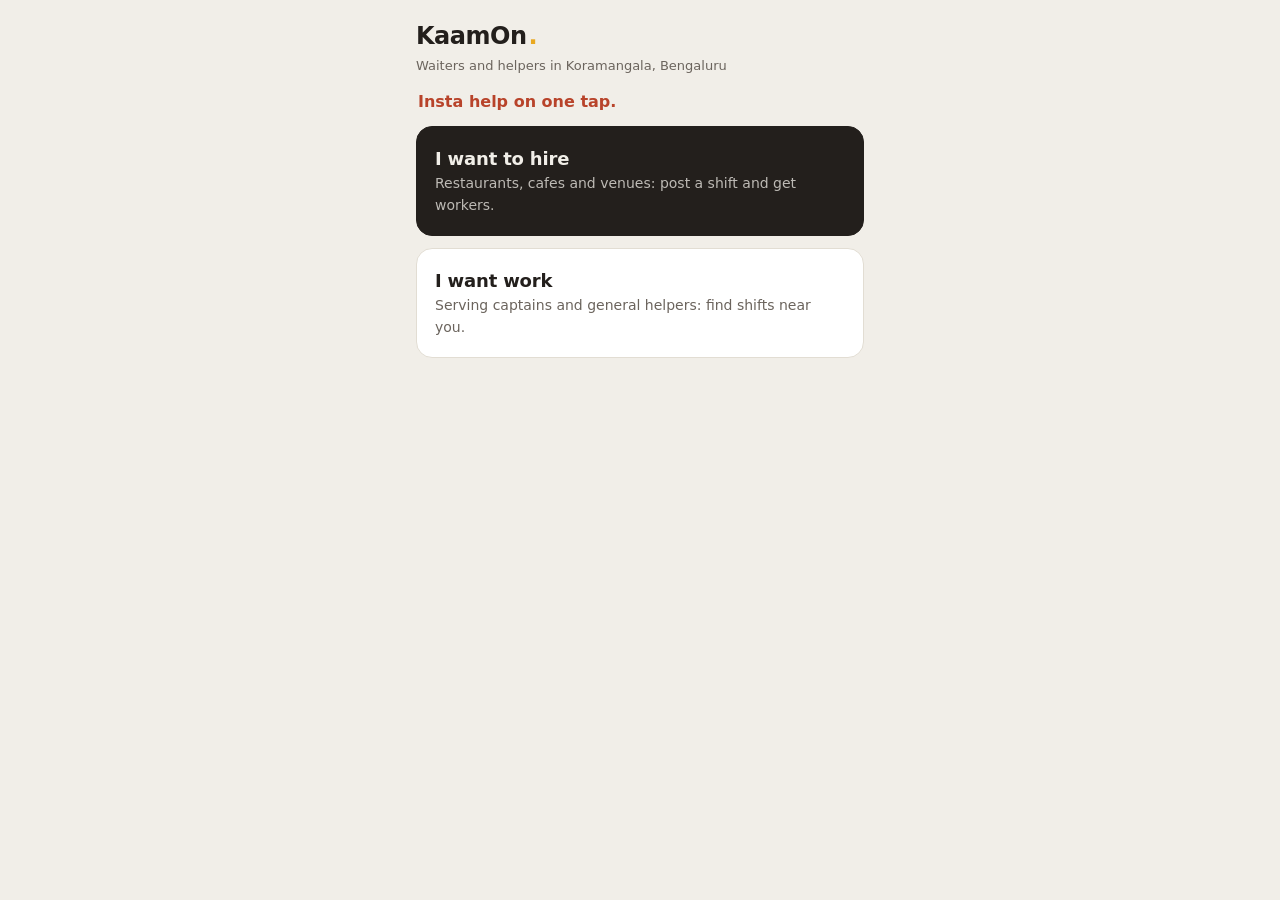
==== commit ac856c64: "Add files via upload" ====
--- a/index.html
+++ b/index.html
@@ -1,49 +1,95 @@
 <!DOCTYPE html>
-<html lang="en"><head><meta charset="utf-8"><meta name="viewport" content="width=device-width, initial-scale=1">
-<title>KaamOn: Insta help on one tap</title>
-<meta name="description" content="KaamOn connects cafes, restaurants and venues in Koramangala, Bengaluru with part-time waiters and general helpers.">
-<meta property="og:title" content="KaamOn: Insta help on one tap"><meta property="og:description" content="KaamOn connects cafes, restaurants and venues in Koramangala, Bengaluru with part-time waiters and general helpers."><meta property="og:type" content="website"><meta property="og:image" content="https://kaamontech-code.github.io/Kaamon-web/og-image.png"><meta name="twitter:card" content="summary_large_image"><meta property="og:url" content="https://kaamontech-code.github.io/Kaamon-web/index.html">
-<link rel="canonical" href="https://kaamontech-code.github.io/Kaamon-web/index.html"><meta name="theme-color" content="#B8432A"><link rel="icon" href="icon-192.png">
+<html lang="en">
+<head>
+<meta charset="utf-8">
+<meta name="viewport" content="width=device-width, initial-scale=1">
+<title>KaamOn</title>
+<meta name="theme-color" content="#B8432A">
+<link rel="icon" href="icon-192.png">
 <link href="https://fonts.googleapis.com/css2?family=IBM+Plex+Sans:wght@400;500;600&family=IBM+Plex+Mono:wght@600&display=swap" rel="stylesheet">
-<link rel="stylesheet" href="style.css">
-</head><body><div class="wrap">
-<header><a class="logo" href="./">KaamOn<i>.</i></a><nav aria-label="Main"><a href="how-it-works.html">How it works</a><a href="for-businesses.html">For businesses</a><a href="for-workers.html">For workers</a><a href="faq.html">FAQ</a><a href="about.html">About</a><a href="contact.html">Contact</a><a href="join.html">Join</a></nav></header>
-<main><div class="hero" style="grid-template-columns:1fr;padding-bottom:40px">
- <div>
-  <h1>Insta help on one tap.</h1>
-  <p class="lead">KaamOn is a local platform that connects cafes, restaurants and event venues with verified and approved nearby servers, waiters and general helpers on an hourly or daily basis, according to your required day and time, so busy rush hours get covered at minimal cost, helping your business grow and become more profitable.</p>
-  <p class="lead" style="margin-top:12px">It also helps people who need extra income earn it through flexible shifts.</p>
-  <div class="cta"><a class="btn dark" href="join.html">Get early access</a><a class="btn red" href="how-it-works.html">See how it works</a></div>
-  <p class="note">Now piloting in Koramangala.</p>
- </div>
+<style>
+
+:root{--bg:#F1EEE8;--card:#FFFFFF;--ink:#231F1C;--mut:#6B645D;--brick:#B8432A;--brick2:#962F1A;--onb:#FFFFFF;--turm:#E9A820;--line:#E2DDD3;--ok:#2F7A4B;--sans:"IBM Plex Sans",system-ui,-apple-system,"Segoe UI",sans-serif;--mono:"IBM Plex Mono",ui-monospace,Menlo,monospace}
+@media (prefers-color-scheme:dark){:root{--bg:#171412;--card:#221D1A;--ink:#F3EDE3;--mut:#A59B8F;--brick:#E2694B;--brick2:#C9553A;--onb:#1B0F0B;--turm:#EDB43D;--line:#3A322C;--ok:#5FB07A}}
+*{box-sizing:border-box}
+body{margin:0;background:var(--bg);color:var(--ink);font:15px/1.5 var(--sans);-webkit-text-size-adjust:100%}
+a{color:var(--brick)}
+:focus-visible{outline:3px solid var(--turm);outline-offset:2px}
+@media (prefers-reduced-motion:reduce){*{transition:none!important}}
+.w{max-width:480px;margin:0 auto;padding:18px 16px 40px}
+.top{display:flex;justify-content:space-between;align-items:center}
+h1{font-size:24px;font-weight:600;letter-spacing:-.02em;margin:0;display:flex;align-items:baseline;gap:2px}
+h1 span{color:var(--turm)}
+h1 small{font-size:12px;font-weight:500;color:var(--mut);letter-spacing:0;margin-left:8px;padding:1px 9px;border:1px solid var(--line);border-radius:99px}
+.sub{color:var(--mut);font-size:13px;margin:2px 0 14px}
+h2{font-size:15px;font-weight:600;color:var(--mut);margin:24px 2px 4px}
+.link{background:none;border:0;color:var(--mut);font:inherit;font-size:13px;text-decoration:underline;padding:8px 0;cursor:pointer}
+.tl{font-size:16px;font-weight:600;color:var(--brick);margin:12px 2px 0}
+.card{background:var(--card);border:1px solid var(--line);border-radius:16px;padding:16px 16px 14px;margin:12px 0}
+.card.cancelled{opacity:.6}
+.venue{font-size:17px;font-weight:600;letter-spacing:-.01em}
+.tk{display:flex;justify-content:space-between;gap:12px;align-items:flex-start}
+.meta{color:var(--mut);font-size:13px;margin-top:2px}
+.amt{font:600 22px/1.1 var(--mono);text-align:right;white-space:nowrap}
+.amt small{display:block;font:400 11px var(--sans);color:var(--mut);margin-top:3px}
+.tag{display:inline-block;font-size:12px;font-weight:600;padding:2px 9px;border-radius:99px;border:1px solid var(--line);margin:8px 6px 0 0;background:var(--bg)}
+.t-open{background:var(--turm);border-color:transparent;color:#231F1C}
+.t-full{background:var(--ink);border-color:transparent;color:var(--bg)}
+.t-done{background:var(--ok);border-color:transparent;color:#fff}
+.t-cancelled{background:var(--line);color:var(--mut)}
+.ex{font-size:13px;margin-top:6px}
+.ex a{font-weight:500}
+.perf{position:relative;height:0;border:0;border-top:2px dashed var(--line);margin:14px -16px 12px;overflow:visible}
+.perf::before,.perf::after{content:"";position:absolute;top:-11px;width:20px;height:20px;border-radius:50%;background:var(--bg)}
+.perf::before{left:-10px}.perf::after{right:-10px}
+.perf+br{display:none}
+label{display:block;font-size:13px;color:var(--mut);font-weight:500;margin:12px 0 4px}
+input,select{width:100%;height:46px;padding:0 12px;border:1.5px solid var(--line);border-radius:10px;background:var(--bg);color:var(--ink);font:inherit;font-size:16px}
+input:focus,select:focus{outline:none;border-color:var(--brick)}
+.row{display:flex;gap:8px}.row>*{flex:1;min-width:0}
+.btn{width:100%;height:48px;margin-top:14px;border:0;border-radius:12px;background:var(--brick);color:var(--onb);font:inherit;font-size:15px;font-weight:600;cursor:pointer;transition:background .15s,transform .08s}
+.btn:active{background:var(--brick2);transform:scale(.99)}
+.btn.alt{background:var(--ink);color:var(--bg)}
+.btn.sm{width:auto;height:34px;padding:0 12px;margin:8px 6px 0 0;font-size:13px;border-radius:9px}
+.pick{display:flex;gap:8px;margin-top:6px}
+.pick button{flex:1;height:44px;border:1.5px solid var(--line);border-radius:12px;background:var(--bg);color:var(--ink);font:inherit;font-size:14px;font-weight:600;cursor:pointer}
+.pick button.on{background:var(--brick);border-color:var(--brick);color:var(--onb)}
+.otp{font:600 30px/1 var(--mono);letter-spacing:.3em;color:var(--brick);text-align:center;padding:14px 0 14px .3em;margin:8px 0;border:2px dashed var(--line);border-radius:12px}
+.avg{font-size:12px;font-weight:600;color:var(--mut)}
+.rate{display:flex;justify-content:space-between;align-items:center;margin-top:8px;font-size:13px;color:var(--mut)}
+.stars button{background:none;border:0;font-size:30px;line-height:1;color:var(--turm);padding:6px 3px;cursor:pointer}
+.rated{margin-top:8px;font-size:13px;color:var(--mut)}
+.inst{display:flex;align-items:center;justify-content:space-between;gap:10px;background:var(--card);border:1px solid var(--line);border-radius:12px;padding:8px 8px 8px 14px;margin:4px 0 10px;font-size:13px}
+.inst .btn{margin:0;flex:none}
+.empty{color:var(--mut);text-align:center;padding:20px 0;font-size:14px}
+.err{color:var(--brick);font-size:13px;margin-top:6px}
+.clockbox{margin:10px 0;padding:12px;border:2px dashed var(--line);border-radius:12px;text-align:center;color:var(--mut);font-size:13px}
+.clock{font:600 34px/1.1 var(--mono);color:var(--ok);letter-spacing:.04em;margin-top:2px}
+.clk{font:600 13px var(--mono);color:var(--ok)}
+.clock-row{font-size:13px;color:var(--mut);margin:2px 0 4px}
+.mut{color:var(--mut)}
+.t-expired{background:var(--line);color:var(--mut)}
+input[id^=rc_]{height:40px;margin-top:8px;font-size:14px}
+input[type=date],input[type=time]{-webkit-appearance:none;appearance:none;min-height:46px}
+.ck{display:flex;gap:10px;align-items:center;margin-top:14px;font-size:14px;font-weight:500;color:var(--ink)}
+.ck input{width:20px;height:20px;flex:none;accent-color:var(--brick)}
+.t-now{background:var(--brick);border-color:transparent;color:var(--onb)}
+input:disabled,select:disabled{opacity:.45}
+
+.choice{display:block;text-decoration:none;color:var(--ink);background:var(--card);border:1px solid var(--line);border-radius:16px;padding:18px;margin:12px 0}
+.choice b{display:block;font-size:18px;letter-spacing:-.01em}
+.choice span{color:var(--mut);font-size:14px}
+.choice.hire{background:var(--ink);color:var(--bg);border-color:var(--ink)}
+.choice.hire span{color:var(--bg);opacity:.75}
+</style>
+</head>
+<body>
+<div class="w">
+<div class="top"><h1>KaamOn<span>.</span></h1></div>
+<div class="sub">Waiters and helpers in Koramangala, Bengaluru</div>
+<div class="tl">Insta help on one tap.</div>
+<a class="choice hire" href="business.html"><b>I want to hire</b><span>Restaurants, cafes and venues: post a shift and get workers.</span></a>
+<a class="choice" href="worker.html"><b>I want work</b><span>Serving captains and general helpers: find shifts near you.</span></a>
 </div>
-<section style="padding-top:8px">
- <h2>How KaamOn can help you</h2>
- <div class="two">
-  <div class="panel hire">
-   <h3>If you run a business</h3><p class="mut">Short of staff? Cover a shift without the scramble.</p>
-   <ul class="steps">
-    <li><b>+</b><span>Post a shift in about two minutes.</span></li>
-    <li><b>+</b><span>Get approved waiters and helpers.</span></li>
-    <li><b>+</b><span>Know who is coming, and pay by cash or UPI.</span></li>
-   </ul>
-   <a class="more" href="for-businesses.html">More for businesses &rarr;</a>
-  </div>
-  <div class="panel">
-   <h3>If you want to work</h3><p class="mut">Want extra income? Work shifts that fit your day.</p>
-   <ul class="steps">
-    <li><b>+</b><span>See the pay, time and location first.</span></li>
-    <li><b>+</b><span>Choose only the shifts you want.</span></li>
-    <li><b>+</b><span>Get paid by the business after your shift.</span></li>
-   </ul>
-   <a class="more" href="for-workers.html">More for workers &rarr;</a>
-  </div>
- </div>
-</section>
-<div style="height:40px"></div></main>
-<footer><div class="fbrand"><b>KaamOn<span style="color:var(--turm)">.</span></b><br>Insta help on one tap.<br>Pilot in Koramangala, Bengaluru.</div>
-<div class="fgrid"><div><h4>Product</h4><a href="how-it-works.html">How it works</a><a href="for-businesses.html">For businesses</a><a href="for-workers.html">For workers</a></div>
-<div><h4>Company</h4><a href="about.html">About</a><a href="faq.html">FAQ</a><a href="contact.html">Contact</a><a href="join.html">Get early access</a><a href="https://wa.me/?text=KaamOn%3A%20insta%20help%20on%20one%20tap.%20Part-time%20waiters%20and%20helpers%20in%20Koramangala%2C%20Bengaluru.%20https%3A%2F%2Fkaamontech-code.github.io%2FKaamon-web%2F" target="_blank" rel="noopener">Share on WhatsApp</a><a href="mailto:kaamonfounder@gmail.com">kaamonfounder@gmail.com</a></div>
-<div><h4>Legal</h4><a href="privacy.html">Privacy policy</a><a href="terms.html">Terms of use</a></div></div>
-<div class="fcopy">&copy; 2026 KaamOn. All rights reserved.</div></footer>
-</div></body></html>+</body>
+</html>
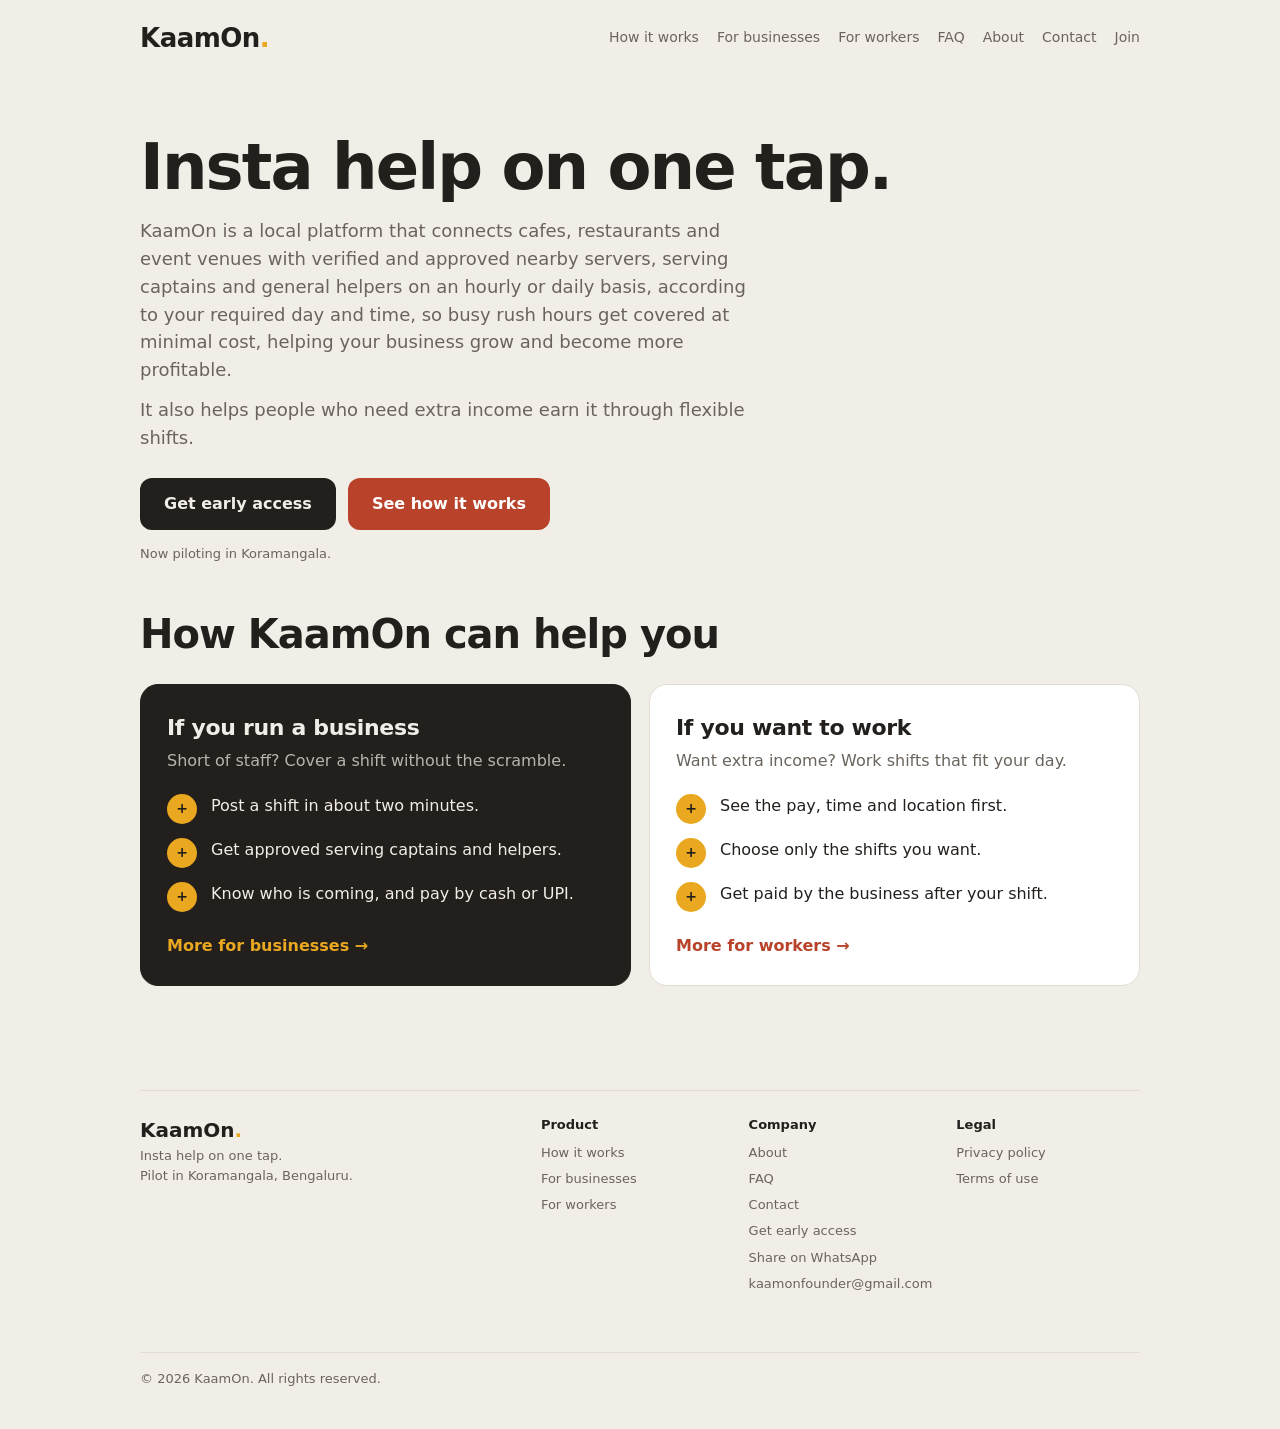
==== commit 1a961bb6: "Add files via upload" ====
--- a/index.html
+++ b/index.html
@@ -1,95 +1,49 @@
 <!DOCTYPE html>
-<html lang="en">
-<head>
-<meta charset="utf-8">
-<meta name="viewport" content="width=device-width, initial-scale=1">
-<title>KaamOn</title>
-<meta name="theme-color" content="#B8432A">
-<link rel="icon" href="icon-192.png">
+<html lang="en"><head><meta charset="utf-8"><meta name="viewport" content="width=device-width, initial-scale=1">
+<title>KaamOn: Insta help on one tap</title>
+<meta name="description" content="KaamOn connects cafes, restaurants and venues in Koramangala, Bengaluru with part-time serving captains and general helpers.">
+<meta property="og:title" content="KaamOn: Insta help on one tap"><meta property="og:description" content="KaamOn connects cafes, restaurants and venues in Koramangala, Bengaluru with part-time serving captains and general helpers."><meta property="og:type" content="website"><meta property="og:image" content="https://kaamontech-code.github.io/Kaamon-web/og-image.png"><meta name="twitter:card" content="summary_large_image"><meta property="og:url" content="https://kaamontech-code.github.io/Kaamon-web/index.html">
+<link rel="canonical" href="https://kaamontech-code.github.io/Kaamon-web/index.html"><meta name="theme-color" content="#B8432A"><link rel="icon" href="icon-192.png">
 <link href="https://fonts.googleapis.com/css2?family=IBM+Plex+Sans:wght@400;500;600&family=IBM+Plex+Mono:wght@600&display=swap" rel="stylesheet">
-<style>
-
-:root{--bg:#F1EEE8;--card:#FFFFFF;--ink:#231F1C;--mut:#6B645D;--brick:#B8432A;--brick2:#962F1A;--onb:#FFFFFF;--turm:#E9A820;--line:#E2DDD3;--ok:#2F7A4B;--sans:"IBM Plex Sans",system-ui,-apple-system,"Segoe UI",sans-serif;--mono:"IBM Plex Mono",ui-monospace,Menlo,monospace}
-@media (prefers-color-scheme:dark){:root{--bg:#171412;--card:#221D1A;--ink:#F3EDE3;--mut:#A59B8F;--brick:#E2694B;--brick2:#C9553A;--onb:#1B0F0B;--turm:#EDB43D;--line:#3A322C;--ok:#5FB07A}}
-*{box-sizing:border-box}
-body{margin:0;background:var(--bg);color:var(--ink);font:15px/1.5 var(--sans);-webkit-text-size-adjust:100%}
-a{color:var(--brick)}
-:focus-visible{outline:3px solid var(--turm);outline-offset:2px}
-@media (prefers-reduced-motion:reduce){*{transition:none!important}}
-.w{max-width:480px;margin:0 auto;padding:18px 16px 40px}
-.top{display:flex;justify-content:space-between;align-items:center}
-h1{font-size:24px;font-weight:600;letter-spacing:-.02em;margin:0;display:flex;align-items:baseline;gap:2px}
-h1 span{color:var(--turm)}
-h1 small{font-size:12px;font-weight:500;color:var(--mut);letter-spacing:0;margin-left:8px;padding:1px 9px;border:1px solid var(--line);border-radius:99px}
-.sub{color:var(--mut);font-size:13px;margin:2px 0 14px}
-h2{font-size:15px;font-weight:600;color:var(--mut);margin:24px 2px 4px}
-.link{background:none;border:0;color:var(--mut);font:inherit;font-size:13px;text-decoration:underline;padding:8px 0;cursor:pointer}
-.tl{font-size:16px;font-weight:600;color:var(--brick);margin:12px 2px 0}
-.card{background:var(--card);border:1px solid var(--line);border-radius:16px;padding:16px 16px 14px;margin:12px 0}
-.card.cancelled{opacity:.6}
-.venue{font-size:17px;font-weight:600;letter-spacing:-.01em}
-.tk{display:flex;justify-content:space-between;gap:12px;align-items:flex-start}
-.meta{color:var(--mut);font-size:13px;margin-top:2px}
-.amt{font:600 22px/1.1 var(--mono);text-align:right;white-space:nowrap}
-.amt small{display:block;font:400 11px var(--sans);color:var(--mut);margin-top:3px}
-.tag{display:inline-block;font-size:12px;font-weight:600;padding:2px 9px;border-radius:99px;border:1px solid var(--line);margin:8px 6px 0 0;background:var(--bg)}
-.t-open{background:var(--turm);border-color:transparent;color:#231F1C}
-.t-full{background:var(--ink);border-color:transparent;color:var(--bg)}
-.t-done{background:var(--ok);border-color:transparent;color:#fff}
-.t-cancelled{background:var(--line);color:var(--mut)}
-.ex{font-size:13px;margin-top:6px}
-.ex a{font-weight:500}
-.perf{position:relative;height:0;border:0;border-top:2px dashed var(--line);margin:14px -16px 12px;overflow:visible}
-.perf::before,.perf::after{content:"";position:absolute;top:-11px;width:20px;height:20px;border-radius:50%;background:var(--bg)}
-.perf::before{left:-10px}.perf::after{right:-10px}
-.perf+br{display:none}
-label{display:block;font-size:13px;color:var(--mut);font-weight:500;margin:12px 0 4px}
-input,select{width:100%;height:46px;padding:0 12px;border:1.5px solid var(--line);border-radius:10px;background:var(--bg);color:var(--ink);font:inherit;font-size:16px}
-input:focus,select:focus{outline:none;border-color:var(--brick)}
-.row{display:flex;gap:8px}.row>*{flex:1;min-width:0}
-.btn{width:100%;height:48px;margin-top:14px;border:0;border-radius:12px;background:var(--brick);color:var(--onb);font:inherit;font-size:15px;font-weight:600;cursor:pointer;transition:background .15s,transform .08s}
-.btn:active{background:var(--brick2);transform:scale(.99)}
-.btn.alt{background:var(--ink);color:var(--bg)}
-.btn.sm{width:auto;height:34px;padding:0 12px;margin:8px 6px 0 0;font-size:13px;border-radius:9px}
-.pick{display:flex;gap:8px;margin-top:6px}
-.pick button{flex:1;height:44px;border:1.5px solid var(--line);border-radius:12px;background:var(--bg);color:var(--ink);font:inherit;font-size:14px;font-weight:600;cursor:pointer}
-.pick button.on{background:var(--brick);border-color:var(--brick);color:var(--onb)}
-.otp{font:600 30px/1 var(--mono);letter-spacing:.3em;color:var(--brick);text-align:center;padding:14px 0 14px .3em;margin:8px 0;border:2px dashed var(--line);border-radius:12px}
-.avg{font-size:12px;font-weight:600;color:var(--mut)}
-.rate{display:flex;justify-content:space-between;align-items:center;margin-top:8px;font-size:13px;color:var(--mut)}
-.stars button{background:none;border:0;font-size:30px;line-height:1;color:var(--turm);padding:6px 3px;cursor:pointer}
-.rated{margin-top:8px;font-size:13px;color:var(--mut)}
-.inst{display:flex;align-items:center;justify-content:space-between;gap:10px;background:var(--card);border:1px solid var(--line);border-radius:12px;padding:8px 8px 8px 14px;margin:4px 0 10px;font-size:13px}
-.inst .btn{margin:0;flex:none}
-.empty{color:var(--mut);text-align:center;padding:20px 0;font-size:14px}
-.err{color:var(--brick);font-size:13px;margin-top:6px}
-.clockbox{margin:10px 0;padding:12px;border:2px dashed var(--line);border-radius:12px;text-align:center;color:var(--mut);font-size:13px}
-.clock{font:600 34px/1.1 var(--mono);color:var(--ok);letter-spacing:.04em;margin-top:2px}
-.clk{font:600 13px var(--mono);color:var(--ok)}
-.clock-row{font-size:13px;color:var(--mut);margin:2px 0 4px}
-.mut{color:var(--mut)}
-.t-expired{background:var(--line);color:var(--mut)}
-input[id^=rc_]{height:40px;margin-top:8px;font-size:14px}
-input[type=date],input[type=time]{-webkit-appearance:none;appearance:none;min-height:46px}
-.ck{display:flex;gap:10px;align-items:center;margin-top:14px;font-size:14px;font-weight:500;color:var(--ink)}
-.ck input{width:20px;height:20px;flex:none;accent-color:var(--brick)}
-.t-now{background:var(--brick);border-color:transparent;color:var(--onb)}
-input:disabled,select:disabled{opacity:.45}
-
-.choice{display:block;text-decoration:none;color:var(--ink);background:var(--card);border:1px solid var(--line);border-radius:16px;padding:18px;margin:12px 0}
-.choice b{display:block;font-size:18px;letter-spacing:-.01em}
-.choice span{color:var(--mut);font-size:14px}
-.choice.hire{background:var(--ink);color:var(--bg);border-color:var(--ink)}
-.choice.hire span{color:var(--bg);opacity:.75}
-</style>
-</head>
-<body>
-<div class="w">
-<div class="top"><h1>KaamOn<span>.</span></h1></div>
-<div class="sub">Waiters and helpers in Koramangala, Bengaluru</div>
-<div class="tl">Insta help on one tap.</div>
-<a class="choice hire" href="business.html"><b>I want to hire</b><span>Restaurants, cafes and venues: post a shift and get workers.</span></a>
-<a class="choice" href="worker.html"><b>I want work</b><span>Serving captains and general helpers: find shifts near you.</span></a>
+<link rel="stylesheet" href="style.css">
+</head><body><div class="wrap">
+<header><a class="logo" href="./">KaamOn<i>.</i></a><nav aria-label="Main"><a href="how-it-works.html">How it works</a><a href="for-businesses.html">For businesses</a><a href="for-workers.html">For workers</a><a href="faq.html">FAQ</a><a href="about.html">About</a><a href="contact.html">Contact</a><a href="join.html">Join</a></nav></header>
+<main><div class="hero" style="grid-template-columns:1fr;padding-bottom:40px">
+ <div>
+  <h1>Insta help on one tap.</h1>
+  <p class="lead">KaamOn is a local platform that connects cafes, restaurants and event venues with verified and approved nearby servers, serving captains and general helpers on an hourly or daily basis, according to your required day and time, so busy rush hours get covered at minimal cost, helping your business grow and become more profitable.</p>
+  <p class="lead" style="margin-top:12px">It also helps people who need extra income earn it through flexible shifts.</p>
+  <div class="cta"><a class="btn dark" href="join.html">Get early access</a><a class="btn red" href="how-it-works.html">See how it works</a></div>
+  <p class="note">Now piloting in Koramangala.</p>
+ </div>
 </div>
-</body>
-</html>
+<section style="padding-top:8px">
+ <h2>How KaamOn can help you</h2>
+ <div class="two">
+  <div class="panel hire">
+   <h3>If you run a business</h3><p class="mut">Short of staff? Cover a shift without the scramble.</p>
+   <ul class="steps">
+    <li><b>+</b><span>Post a shift in about two minutes.</span></li>
+    <li><b>+</b><span>Get approved serving captains and helpers.</span></li>
+    <li><b>+</b><span>Know who is coming, and pay by cash or UPI.</span></li>
+   </ul>
+   <a class="more" href="for-businesses.html">More for businesses &rarr;</a>
+  </div>
+  <div class="panel">
+   <h3>If you want to work</h3><p class="mut">Want extra income? Work shifts that fit your day.</p>
+   <ul class="steps">
+    <li><b>+</b><span>See the pay, time and location first.</span></li>
+    <li><b>+</b><span>Choose only the shifts you want.</span></li>
+    <li><b>+</b><span>Get paid by the business after your shift.</span></li>
+   </ul>
+   <a class="more" href="for-workers.html">More for workers &rarr;</a>
+  </div>
+ </div>
+</section>
+<div style="height:40px"></div></main>
+<footer><div class="fbrand"><b>KaamOn<span style="color:var(--turm)">.</span></b><br>Insta help on one tap.<br>Pilot in Koramangala, Bengaluru.</div>
+<div class="fgrid"><div><h4>Product</h4><a href="how-it-works.html">How it works</a><a href="for-businesses.html">For businesses</a><a href="for-workers.html">For workers</a></div>
+<div><h4>Company</h4><a href="about.html">About</a><a href="faq.html">FAQ</a><a href="contact.html">Contact</a><a href="join.html">Get early access</a><a href="https://wa.me/?text=KaamOn%3A%20insta%20help%20on%20one%20tap.%20Part-time%20serving%20captains%20and%20helpers%20in%20Koramangala%2C%20Bengaluru.%20https%3A%2F%2Fkaamontech-code.github.io%2FKaamon-web%2F" target="_blank" rel="noopener">Share on WhatsApp</a><a href="mailto:kaamonfounder@gmail.com">kaamonfounder@gmail.com</a></div>
+<div><h4>Legal</h4><a href="privacy.html">Privacy policy</a><a href="terms.html">Terms of use</a></div></div>
+<div class="fcopy">&copy; 2026 KaamOn. All rights reserved.</div></footer>
+</div></body></html>
--- a/style.css
+++ b/style.css
@@ -0,0 +1,93 @@
+
+:root{--bg:#F1EEE8;--card:#fff;--ink:#231F1C;--mut:#6B645D;--brick:#B8432A;--brick2:#962F1A;--onb:#fff;--turm:#E9A820;--line:#E2DDD3;--sans:"IBM Plex Sans",system-ui,-apple-system,"Segoe UI",sans-serif;--mono:"IBM Plex Mono",ui-monospace,Menlo,monospace}
+@media (prefers-color-scheme:dark){:root{--bg:#171412;--card:#221D1A;--ink:#F3EDE3;--mut:#A59B8F;--brick:#E2694B;--brick2:#C9553A;--onb:#1B0F0B;--turm:#EDB43D;--line:#3A322C}}
+*{box-sizing:border-box;margin:0;padding:0}
+html{scroll-behavior:smooth}
+body{background:var(--bg);color:var(--ink);font:16px/1.55 var(--sans);-webkit-text-size-adjust:100%}
+a{color:inherit}
+:focus-visible{outline:3px solid var(--turm);outline-offset:3px}
+.wrap{max-width:1040px;margin:0 auto;padding:0 20px}
+header{display:flex;justify-content:space-between;align-items:center;padding:18px 0}
+.logo{font-size:26px;font-weight:600;letter-spacing:-.02em;text-decoration:none}.logo i{color:var(--turm);font-style:normal}
+nav{display:flex;gap:18px;font-size:14px;font-weight:500}nav a{text-decoration:none;color:var(--mut)}nav a:hover{color:var(--ink)}
+.hero{display:grid;gap:36px;padding:28px 0 56px;align-items:center}
+.eyebrow{font-size:13px;font-weight:600;color:var(--brick);letter-spacing:.04em;text-transform:uppercase}
+h1{font-size:clamp(38px,8vw,64px);line-height:1.04;letter-spacing:-.03em;font-weight:600;margin:10px 0 16px}
+.lead{font-size:18px;color:var(--mut);max-width:34em}
+.cta{display:flex;flex-wrap:wrap;gap:12px;margin-top:26px}
+.btn{display:inline-flex;align-items:center;justify-content:center;height:52px;padding:0 24px;border-radius:12px;font-weight:600;font-size:16px;text-decoration:none;transition:background .15s,transform .08s}
+.btn:active{transform:scale(.98)}
+.btn.dark{background:var(--ink);color:var(--bg)}
+.btn.red{background:var(--brick);color:var(--onb)}.btn.red:hover{background:var(--brick2)}
+.note{font-size:13px;color:var(--mut);margin-top:14px}
+/* ticket */
+.ticket{background:var(--card);border:1px solid var(--line);border-radius:18px;padding:20px 20px 18px;max-width:420px;width:100%;justify-self:center;position:relative;transform:rotate(1.2deg)}
+.tk{display:flex;justify-content:space-between;gap:12px}
+.venue{font-size:18px;font-weight:600;letter-spacing:-.01em}.meta{font-size:13px;color:var(--mut);margin-top:2px}
+.amt{font:600 24px/1.1 var(--mono);text-align:right;white-space:nowrap}.amt small{display:block;font:400 11px var(--sans);color:var(--mut);margin-top:3px}
+.tag{display:inline-block;font-size:12px;font-weight:600;padding:2px 10px;border-radius:99px;margin-top:10px;background:var(--turm);color:#231F1C}
+.perf{position:relative;height:0;border-top:2px dashed var(--line);margin:16px -20px 14px}
+.perf:before,.perf:after{content:"";position:absolute;top:-11px;width:20px;height:20px;border-radius:50%;background:var(--bg)}
+.perf:before{left:-10px}.perf:after{right:-10px}
+.otp{font:600 30px/1 var(--mono);letter-spacing:.3em;color:var(--brick);text-align:center;padding:12px 0 12px .3em;border:2px dashed var(--line);border-radius:12px}
+.cap{font-size:12px;color:var(--mut);text-align:center;margin-top:8px}
+/* sections */
+section{padding:48px 0}
+h2{font-size:clamp(28px,5vw,40px);letter-spacing:-.025em;line-height:1.1;font-weight:600;margin-bottom:10px}
+.sub{color:var(--mut);max-width:36em}
+.two{display:grid;gap:18px;margin-top:28px}
+.panel{background:var(--card);border:1px solid var(--line);border-radius:18px;padding:26px}
+.panel.hire{background:var(--ink);color:var(--bg);border-color:var(--ink)}
+.panel.hire .mut{color:var(--bg);opacity:.72}
+.panel h3{font-size:22px;letter-spacing:-.015em;margin-bottom:4px}
+.mut{color:var(--mut)}
+.steps{list-style:none;margin:20px 0 22px}
+.steps li{display:flex;gap:14px;margin-bottom:14px}
+.steps b{flex:none;width:30px;height:30px;border-radius:50%;background:var(--turm);color:#231F1C;font-size:14px;display:flex;align-items:center;justify-content:center}
+.feat{display:grid;gap:0;margin-top:26px}
+.feat div{display:grid;grid-template-columns:44px 1fr;gap:6px 12px;padding:18px 0;border-top:1px solid var(--line)}
+.feat span{font:600 14px var(--mono);color:var(--brick);padding-top:2px}
+.feat b{font-size:18px;letter-spacing:-.01em}.feat p{grid-column:2;color:var(--mut);font-size:15px}
+.band{background:var(--brick);color:var(--onb);border-radius:22px;padding:34px 26px;text-align:center;margin:20px 0 56px}
+.band h2{margin-bottom:8px}.band p{opacity:.9;margin-bottom:22px}
+.band .cta{justify-content:center;margin-top:0}
+.band .btn.dark{background:#231F1C;color:#fff}.band .btn.light{background:#fff;color:#231F1C}
+footer{border-top:1px solid var(--line);padding:24px 0 40px;font-size:13px;color:var(--mut);display:flex;flex-wrap:wrap;gap:8px 24px;justify-content:space-between}
+footer a{text-underline-offset:3px}
+@media (min-width:820px){
+ .hero{grid-template-columns:1.15fr .85fr;padding:48px 0 72px}
+ .two{grid-template-columns:1fr 1fr}
+ .feat{grid-template-columns:1fr 1fr;column-gap:48px}
+ section{padding:64px 0}
+}
+@media (prefers-reduced-motion:reduce){*{transition:none!important;scroll-behavior:auto!important}}
+
+.more{display:inline-block;font-weight:600;color:var(--brick);text-decoration:none}
+.panel.hire .more{color:var(--turm)}
+.more:hover{text-decoration:underline}
+label{display:block;font-size:13px;color:var(--mut);font-weight:500;margin:14px 0 4px}
+input,select{width:100%;height:48px;padding:0 12px;border:1.5px solid var(--line);border-radius:10px;background:var(--bg);color:var(--ink);font:inherit;font-size:16px}
+input:focus,select:focus{outline:none;border-color:var(--brick)}
+.ok{color:var(--ink)}.bad{color:var(--brick)}
+header{flex-wrap:wrap;gap:6px 24px}
+nav{overflow-x:auto;white-space:nowrap;max-width:100%;padding:4px 0}
+nav a[aria-current]{color:var(--ink);box-shadow:inset 0 -2px var(--brick)}
+.phead{padding:28px 0 8px}.phead h1{font-size:clamp(34px,6.5vw,54px)}
+.prose{max-width:42em}.prose h2{font-size:22px;margin:30px 0 8px}.prose p,.prose li{color:var(--mut);margin-bottom:10px}.prose ul{padding-left:20px}
+.prose a,.faq a{color:var(--brick)}
+.faq{margin-top:20px;max-width:46em}
+details{border-top:1px solid var(--line);padding:16px 0}details:last-of-type{border-bottom:1px solid var(--line)}
+summary{font-weight:600;cursor:pointer;list-style:none;display:flex;justify-content:space-between;gap:12px}
+summary::-webkit-details-marker{display:none}summary::after{content:"+";color:var(--brick);font-size:20px;line-height:1}
+details[open] summary::after{content:"\2013"}
+details p{color:var(--mut);margin-top:8px}
+.timeline{list-style:none;counter-reset:s;margin-top:22px;max-width:46em}
+.timeline li{counter-increment:s;display:grid;grid-template-columns:44px 1fr;gap:4px 14px;padding:18px 0;border-top:1px solid var(--line)}
+.timeline li::before{content:counter(s,decimal-leading-zero);font:600 14px var(--mono);color:var(--brick);padding-top:4px}
+.timeline b{font-size:18px;letter-spacing:-.01em}.timeline p{grid-column:2;color:var(--mut);font-size:15px}
+.who{font-size:12px;font-weight:600;padding:1px 9px;border-radius:99px;border:1px solid var(--line);margin-left:8px;color:var(--mut);vertical-align:2px}
+.fgrid{display:grid;grid-template-columns:repeat(2,1fr);gap:24px;width:100%}
+.fgrid h4{font-size:13px;color:var(--ink);margin-bottom:8px}.fgrid a{display:block;text-decoration:none;margin-bottom:6px}.fgrid a:hover{color:var(--ink)}
+footer{display:block}.fbrand{margin-bottom:22px}.fbrand b{font-size:20px;color:var(--ink)}.fcopy{margin-top:22px;padding-top:16px;border-top:1px solid var(--line)}
+.cbox{display:flex;flex-wrap:wrap;gap:12px;margin-top:22px}
+@media (min-width:820px){.fgrid{grid-template-columns:repeat(3,1fr);max-width:620px}footer{display:grid;grid-template-columns:1fr auto;gap:30px}.fcopy{grid-column:1/-1}}
